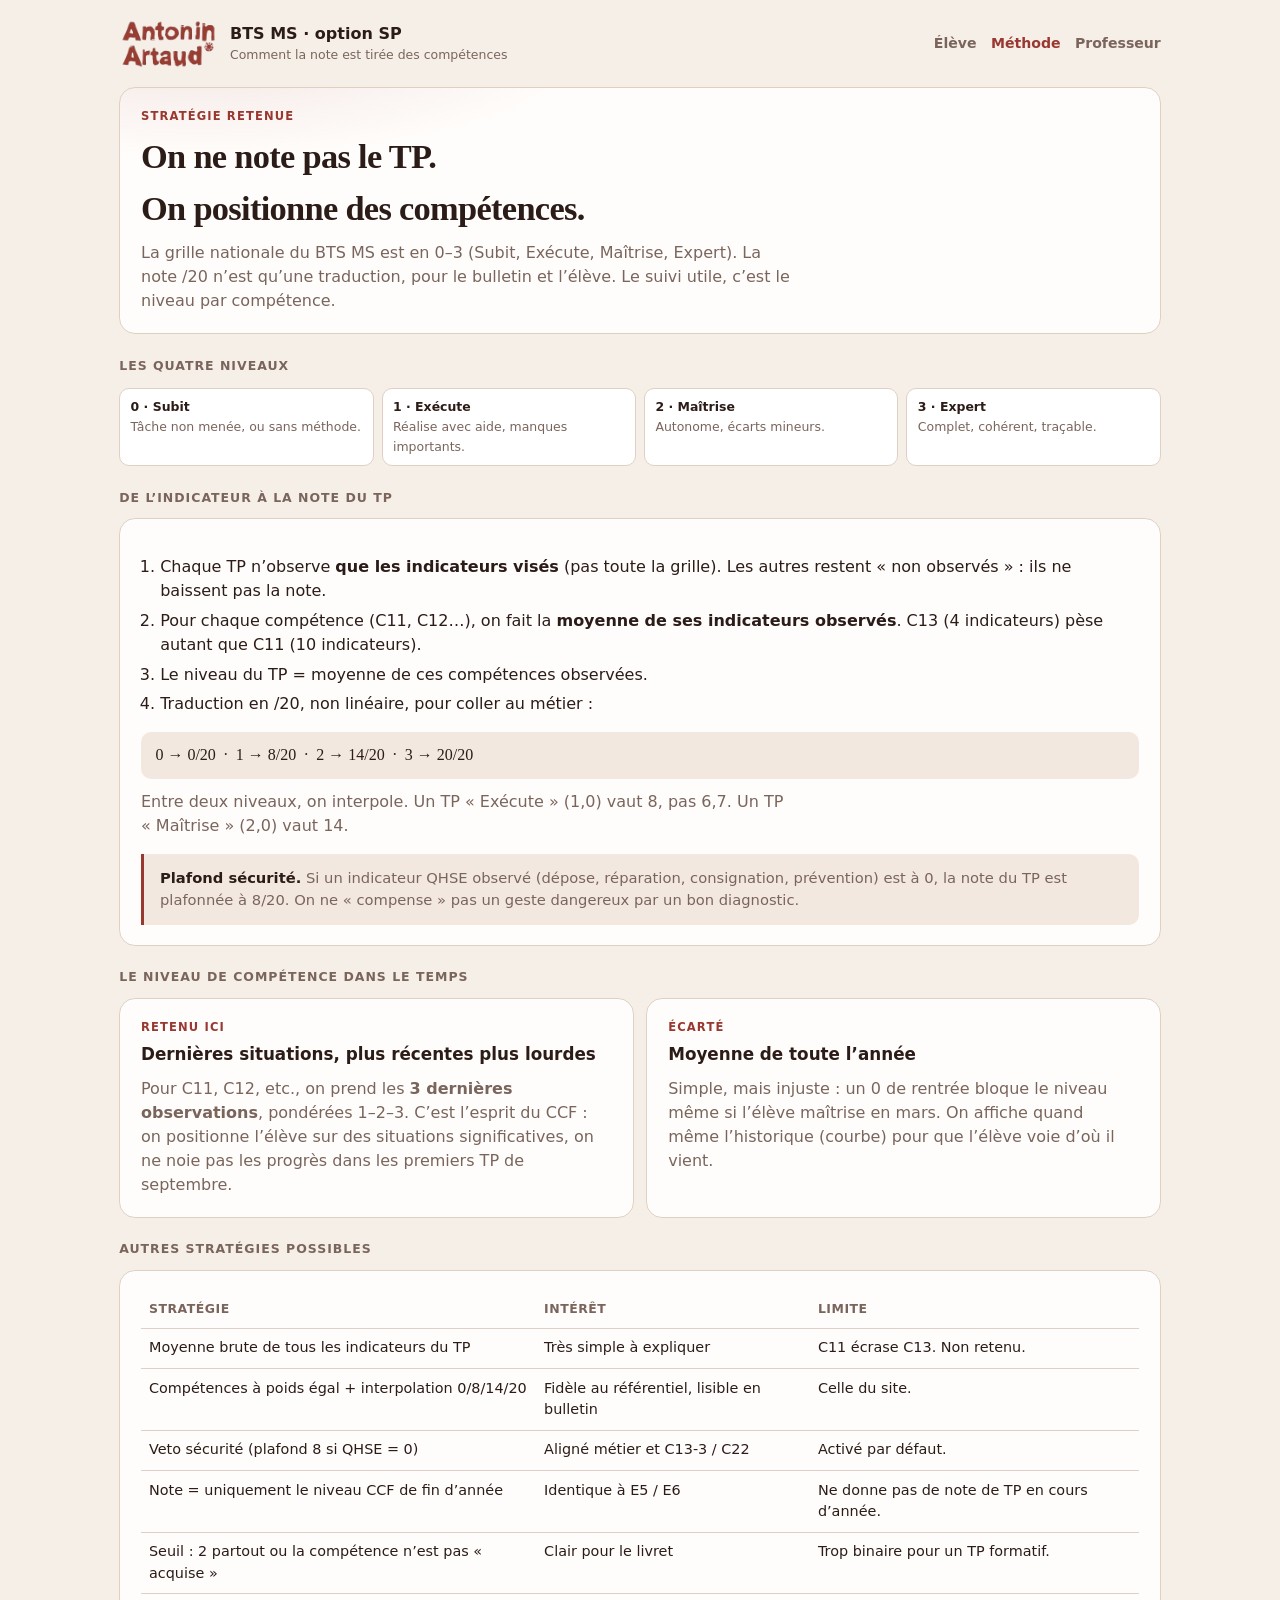
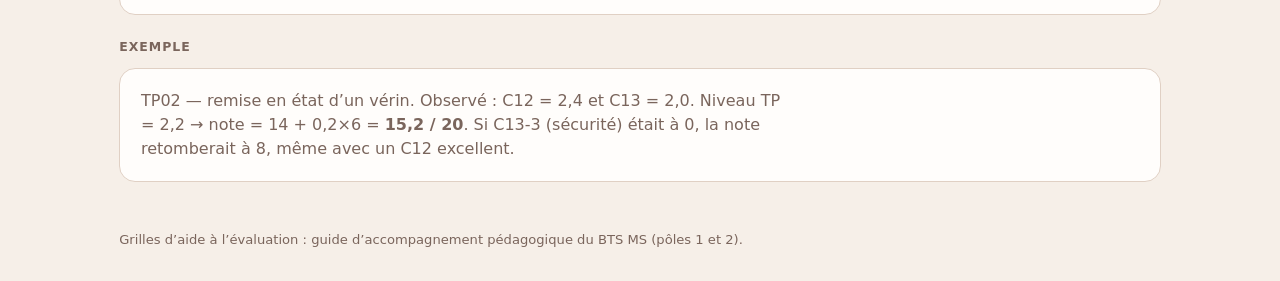
==== methode.html @ 21206584 "Site de suivi des TP BTS MS : notes calculees depuis les competences" ====
<!DOCTYPE html>
<html lang="fr">
<head>
  <meta charset="UTF-8" />
  <meta name="viewport" content="width=device-width, initial-scale=1" />
  <title>Méthode de notation — BTS MS</title>
  <link rel="stylesheet" href="css/app.css" />
  <link rel="icon" href="img/logo-artaud.png" />
</head>
<body>
  <header class="top">
    <div class="brand">
      <img class="logo" src="img/logo-artaud.png" alt="Lycée Antonin Artaud" />
      <div>
        <strong>BTS MS · option SP</strong>
        <em>Comment la note est tirée des compétences</em>
      </div>
    </div>
    <nav class="nav">
      <a href="index.html">Élève</a>
      <a class="on" href="methode.html">Méthode</a>
      <a href="prof.html">Professeur</a>
    </nav>
  </header>

  <main>
    <section class="hero">
      <div class="kicker">Stratégie retenue</div>
      <h1>On ne note pas le TP.<br>On positionne des compétences.</h1>
      <p class="lede">La grille nationale du BTS MS est en 0–3 (Subit, Exécute, Maîtrise, Expert). La note /20 n’est qu’une traduction, pour le bulletin et l’élève. Le suivi utile, c’est le niveau par compétence.</p>
    </section>

    <h2 class="section-title">Les quatre niveaux</h2>
    <div class="levels">
      <div class="n0"><b>0 · Subit</b><span>Tâche non menée, ou sans méthode.</span></div>
      <div class="n1"><b>1 · Exécute</b><span>Réalise avec aide, manques importants.</span></div>
      <div class="n2"><b>2 · Maîtrise</b><span>Autonome, écarts mineurs.</span></div>
      <div class="n3"><b>3 · Expert</b><span>Complet, cohérent, traçable.</span></div>
    </div>

    <h2 class="section-title">De l’indicateur à la note du TP</h2>
    <div class="card">
      <ol class="steps">
        <li>Chaque TP n’observe <strong>que les indicateurs visés</strong> (pas toute la grille). Les autres restent « non observés » : ils ne baissent pas la note.</li>
        <li>Pour chaque compétence (C11, C12…), on fait la <strong>moyenne de ses indicateurs observés</strong>. C13 (4 indicateurs) pèse autant que C11 (10 indicateurs).</li>
        <li>Le niveau du TP = moyenne de ces compétences observées.</li>
        <li>Traduction en /20, non linéaire, pour coller au métier :</li>
      </ol>
      <p class="formula">0 → 0/20 &nbsp;·&nbsp; 1 → 8/20 &nbsp;·&nbsp; 2 → 14/20 &nbsp;·&nbsp; 3 → 20/20</p>
      <p class="lede">Entre deux niveaux, on interpole. Un TP « Exécute » (1,0) vaut 8, pas 6,7. Un TP « Maîtrise » (2,0) vaut 14.</p>
      <p class="notice"><strong>Plafond sécurité.</strong> Si un indicateur QHSE observé (dépose, réparation, consignation, prévention) est à 0, la note du TP est plafonnée à 8/20. On ne « compense » pas un geste dangereux par un bon diagnostic.</p>
    </div>

    <h2 class="section-title">Le niveau de compétence dans le temps</h2>
    <div class="grid2">
      <article class="card">
        <div class="kicker">Retenu ici</div>
        <h2>Dernières situations, plus récentes plus lourdes</h2>
        <p class="lede">Pour C11, C12, etc., on prend les <strong>3 dernières observations</strong>, pondérées 1–2–3. C’est l’esprit du CCF : on positionne l’élève sur des situations significatives, on ne noie pas les progrès dans les premiers TP de septembre.</p>
      </article>
      <article class="card">
        <div class="kicker">Écarté</div>
        <h2>Moyenne de toute l’année</h2>
        <p class="lede">Simple, mais injuste : un 0 de rentrée bloque le niveau même si l’élève maîtrise en mars. On affiche quand même l’historique (courbe) pour que l’élève voie d’où il vient.</p>
      </article>
    </div>

    <h2 class="section-title">Autres stratégies possibles</h2>
    <div class="card">
      <table>
        <thead>
          <tr><th>Stratégie</th><th>Intérêt</th><th>Limite</th></tr>
        </thead>
        <tbody>
          <tr>
            <td>Moyenne brute de tous les indicateurs du TP</td>
            <td>Très simple à expliquer</td>
            <td>C11 écrase C13. Non retenu.</td>
          </tr>
          <tr>
            <td>Compétences à poids égal + interpolation 0/8/14/20</td>
            <td>Fidèle au référentiel, lisible en bulletin</td>
            <td>Celle du site.</td>
          </tr>
          <tr>
            <td>Veto sécurité (plafond 8 si QHSE = 0)</td>
            <td>Aligné métier et C13-3 / C22</td>
            <td>Activé par défaut.</td>
          </tr>
          <tr>
            <td>Note = uniquement le niveau CCF de fin d’année</td>
            <td>Identique à E5 / E6</td>
            <td>Ne donne pas de note de TP en cours d’année.</td>
          </tr>
          <tr>
            <td>Seuil : 2 partout ou la compétence n’est pas « acquise »</td>
            <td>Clair pour le livret</td>
            <td>Trop binaire pour un TP formatif.</td>
          </tr>
        </tbody>
      </table>
    </div>

    <h2 class="section-title">Exemple</h2>
    <div class="card">
      <p class="lede">TP02 — remise en état d’un vérin. Observé : C12 = 2,4 et C13 = 2,0. Niveau TP = 2,2 → note = 14 + 0,2×6 = <strong>15,2 / 20</strong>. Si C13-3 (sécurité) était à 0, la note retomberait à 8, même avec un C12 excellent.</p>
    </div>
  </main>

  <footer>
    Grilles d’aide à l’évaluation : guide d’accompagnement pédagogique du BTS MS (pôles 1 et 2).
  </footer>
</body>
</html>
---- css/app.css ----
:root {
  --bg: #f6efe8;
  --card: #fffdfb;
  --line: #e0d0c4;
  --text: #2c1c18;
  --muted: #7a655c;
  --accent: #983830;
  --accent-ink: #fffdfb;
  --ok: #2f6b4f;
  --warn: #c45a12;
  --hot: #c41616;
  --inset: #f3e8e0;
  --font: "Segoe UI", "IBM Plex Sans", system-ui, sans-serif;
  --serif: "Palatino Linotype", Palatino, Georgia, serif;
}
* { box-sizing: border-box; }
html, body { margin: 0; background: var(--bg); color: var(--text); font-family: var(--font); line-height: 1.5; }
a { color: var(--accent); text-decoration: none; }
a:hover { text-decoration: underline; }
button, input, select, textarea { font: inherit; color: inherit; }
button { cursor: pointer; }
[hidden] { display: none !important; }

.top {
  max-width: 1080px; margin: 0 auto; padding: 1.1rem 1.2rem 0;
  display: flex; justify-content: space-between; align-items: center; gap: 1rem;
}
.brand { display: flex; align-items: center; gap: 0.75rem; }
.logo { height: 52px; width: auto; display: block; flex-shrink: 0; }
.brand em { display: block; color: var(--muted); font-style: normal; font-size: 0.78rem; }
.nav { display: flex; gap: 0.9rem; flex-wrap: wrap; font-size: 0.88rem; }
.nav a { color: var(--muted); font-weight: 600; }
.nav a:hover, .nav a.on { color: var(--accent); text-decoration: none; }

main { max-width: 1080px; margin: 0 auto; padding: 1.1rem 1.2rem 3rem; }

.hero, .card {
  background: var(--card);
  border: 1px solid var(--line);
  border-radius: 16px;
  padding: 1.25rem 1.3rem;
}
.hero {
  background: radial-gradient(800px 240px at 8% -20%, rgba(152,56,48,0.12), transparent 50%), var(--card);
  margin-bottom: 1.1rem;
}
.kicker {
  color: var(--accent); font-size: 0.72rem; letter-spacing: 0.1em;
  text-transform: uppercase; font-weight: 700; margin-bottom: 0.35rem;
}
h1 {
  font-family: var(--serif); font-size: clamp(1.5rem, 3vw, 2.15rem);
  margin: 0 0 0.45rem; letter-spacing: -0.02em;
}
h2 { font-size: 1.05rem; margin: 0 0 0.6rem; }
.lede { margin: 0; color: var(--muted); max-width: 64ch; }
.section-title {
  font-size: 0.78rem; letter-spacing: 0.08em; text-transform: uppercase;
  color: var(--muted); margin: 1.4rem 0 0.7rem;
}

.notice {
  margin: 1rem 0 0; padding: 0.85rem 1rem; border-left: 3px solid var(--accent);
  background: var(--inset); border-radius: 0 10px 10px 0; color: var(--muted); font-size: 0.92rem;
}
.notice strong { color: var(--text); }

.codes {
  display: flex; flex-wrap: wrap; gap: 0.4rem; margin-top: 0.7rem;
}
.codes button {
  background: #fff; border: 1px dashed var(--line); border-radius: 999px;
  padding: 0.22rem 0.7rem; font-size: 0.82rem; color: var(--muted);
}
.codes button:hover { border-color: var(--accent); color: var(--accent); }

.login {
  display: flex; gap: 0.55rem; flex-wrap: wrap; margin-top: 1rem; align-items: end;
}
.login label { display: flex; flex-direction: column; gap: 0.25rem; font-size: 0.82rem; color: var(--muted); }
input, select, textarea {
  background: #fff; border: 1px solid var(--line); border-radius: 10px;
  padding: 0.55rem 0.7rem;
}
input:focus, select:focus, textarea:focus { outline: 2px solid rgba(152,56,48,0.35); border-color: var(--accent); }
.btn {
  background: var(--accent); color: var(--accent-ink); border: 0;
  border-radius: 10px; padding: 0.6rem 1rem; font-weight: 700;
}
.btn.ghost { background: transparent; color: var(--text); border: 1px solid var(--line); }
.btn.small { padding: 0.38rem 0.7rem; font-size: 0.82rem; }
.btn:disabled { opacity: 0.45; cursor: not-allowed; }

.stats { display: grid; grid-template-columns: repeat(auto-fit, minmax(150px, 1fr)); gap: 0.7rem; margin-bottom: 1.1rem; }
.stat { background: var(--card); border: 1px solid var(--line); border-radius: 14px; padding: 0.9rem 1rem; }
.stat b { display: block; font-family: var(--serif); font-size: 1.55rem; line-height: 1.1; }
.stat span { color: var(--muted); font-size: 0.8rem; }

.comp-grid { display: grid; grid-template-columns: repeat(auto-fill, minmax(230px, 1fr)); gap: 0.75rem; }
.comp {
  background: var(--card); border: 1px solid var(--line); border-radius: 14px; padding: 0.9rem 1rem;
}
.comp header { display: flex; justify-content: space-between; align-items: start; gap: 0.5rem; }
.comp h3 { margin: 0; font-size: 0.95rem; }
.comp p { margin: 0.2rem 0 0.55rem; color: var(--muted); font-size: 0.8rem; }
.tag {
  font-size: 0.7rem; font-weight: 700; letter-spacing: 0.03em; text-transform: uppercase;
  padding: 0.12rem 0.45rem; border-radius: 6px; white-space: nowrap;
}
.n0 .tag { background: #f8e4e0; color: var(--hot); }
.n1 .tag { background: #f4e4dc; color: var(--accent); }
.n2 .tag { background: #e8efe4; color: var(--ok); }
.n3 .tag { background: #dceee4; color: var(--ok); }
.score-line { display: flex; justify-content: space-between; font-size: 0.8rem; color: var(--muted); }
.bar { height: 6px; background: var(--inset); border-radius: 99px; overflow: hidden; margin: 0.4rem 0 0.5rem; }
.bar i { display: block; height: 100%; background: var(--accent); width: 0; }
.spark { width: 100%; height: 28px; }

.layout { display: grid; grid-template-columns: 320px 1fr; gap: 1rem; align-items: start; }
.radar-wrap { background: var(--card); border: 1px solid var(--line); border-radius: 16px; padding: 1rem; }
#radar { width: 100%; height: auto; }
#radar .ring { fill: none; stroke: var(--line); }
#radar .axis { stroke: var(--line); }
#radar .area { fill: rgba(152,56,48,0.22); stroke: #983830; stroke-width: 2; }
#radar .rlab { fill: #7a655c; font-size: 12px; text-anchor: middle; font-family: var(--font); }

table { width: 100%; border-collapse: collapse; font-size: 0.9rem; }
th, td { text-align: left; padding: 0.55rem 0.5rem; border-bottom: 1px solid var(--line); vertical-align: top; }
th { color: var(--muted); font-weight: 600; font-size: 0.78rem; letter-spacing: 0.04em; text-transform: uppercase; }
tr.clickable { cursor: pointer; }
tr.clickable:hover td { background: var(--inset); }
.note { font-variant-numeric: tabular-nums; font-weight: 700; }
.muted { color: var(--muted); }

.levels { display: grid; grid-template-columns: repeat(4, 1fr); gap: 0.5rem; margin-top: 0.8rem; }
.levels div {
  background: #fff; border: 1px solid var(--line); border-radius: 10px; padding: 0.55rem 0.65rem; font-size: 0.82rem;
}
.levels b { display: block; font-size: 0.78rem; }
.levels span { color: var(--muted); font-size: 0.78rem; }

.ind { border: 1px solid var(--line); border-radius: 12px; padding: 0.7rem 0.8rem; background: #fff; margin-bottom: 0.5rem; }
.ind .toprow { display: flex; justify-content: space-between; gap: 0.6rem; align-items: start; }
.ind small { color: var(--muted); }
.pills { display: flex; gap: 0.3rem; flex-wrap: wrap; margin-top: 0.45rem; }
.pills button {
  min-width: 2.1rem; height: 2.1rem; border-radius: 8px; border: 1px solid var(--line);
  background: #fff; font-weight: 700;
}
.pills button.on0 { background: #f8e4e0; border-color: #e8b4ac; color: var(--hot); }
.pills button.on1 { background: #f4e4dc; border-color: #e0c4b8; color: var(--accent); }
.pills button.on2 { background: #e8efe4; border-color: #b7d0bf; color: var(--ok); }
.pills button.on3 { background: #dceee4; border-color: #9ec9b0; color: var(--ok); }
.pills button.skip { font-size: 0.72rem; min-width: auto; padding: 0 0.5rem; color: var(--muted); }

.toolbar { display: flex; gap: 0.5rem; flex-wrap: wrap; margin: 0 0 0.8rem; }
.split { display: grid; grid-template-columns: 260px 1fr; gap: 0.9rem; }
.list { display: grid; gap: 0.35rem; }
.list button {
  text-align: left; background: var(--card); border: 1px solid var(--line);
  border-radius: 10px; padding: 0.55rem 0.7rem;
}
.list button.on { border-color: var(--accent); background: #f4e4dc; }
.list button small { display: block; color: var(--muted); font-size: 0.75rem; }

.formula {
  font-family: var(--serif); background: var(--inset); border-radius: 10px;
  padding: 0.7rem 0.9rem; margin: 0.7rem 0;
}
ol.steps { padding-left: 1.2rem; color: var(--text); }
ol.steps li { margin: 0.35rem 0; }
.grid2 { display: grid; grid-template-columns: 1fr 1fr; gap: 0.8rem; }

#toast {
  position: fixed; bottom: 1.2rem; left: 50%; transform: translateX(-50%);
  background: #f4e4dc; color: var(--accent); border: 1px solid #e0c4b8;
  border-radius: 10px; padding: 0.55rem 0.9rem; z-index: 30; max-width: 90vw;
}
footer { max-width: 1080px; margin: 0 auto; padding: 0 1.2rem 2rem; color: var(--muted); font-size: 0.82rem; }

@media (max-width: 820px) {
  .layout, .split, .grid2, .levels { grid-template-columns: 1fr; }
  .top { flex-direction: column; align-items: flex-start; }
  .logo { height: 44px; }
}
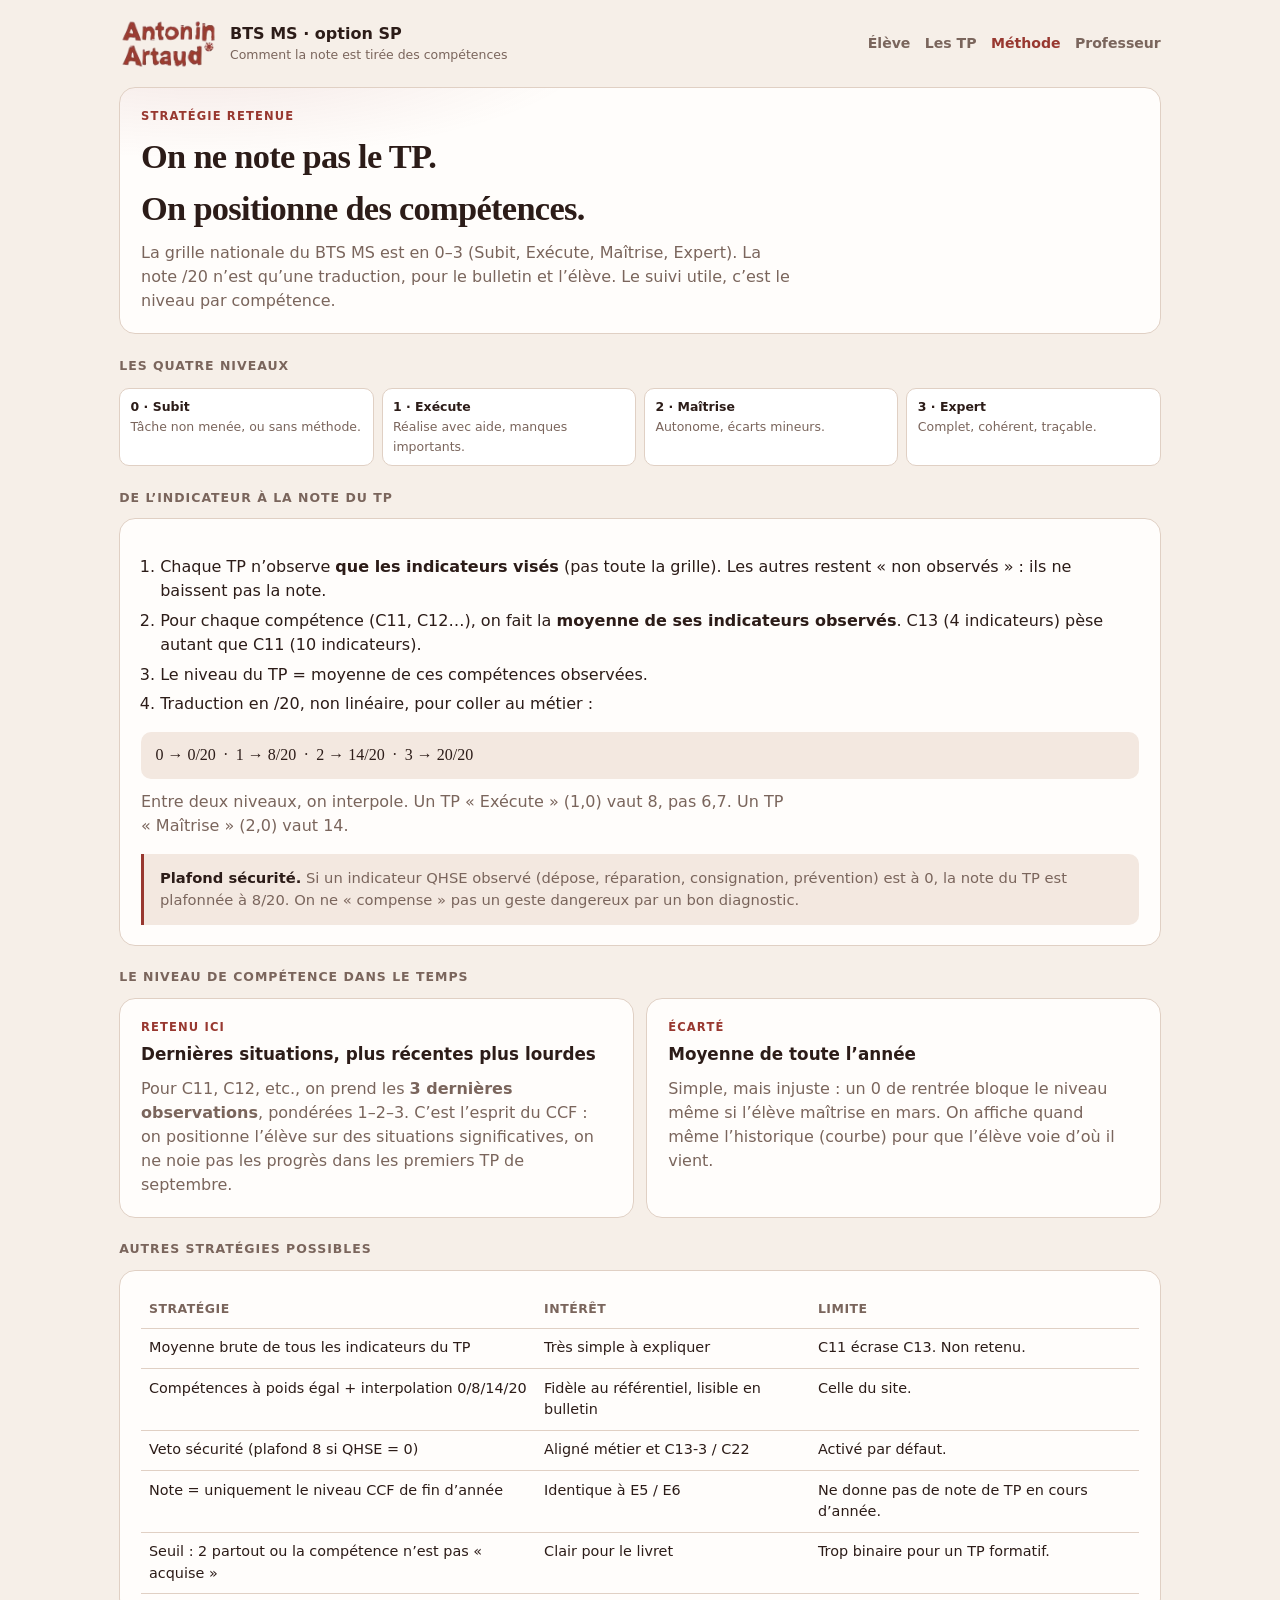
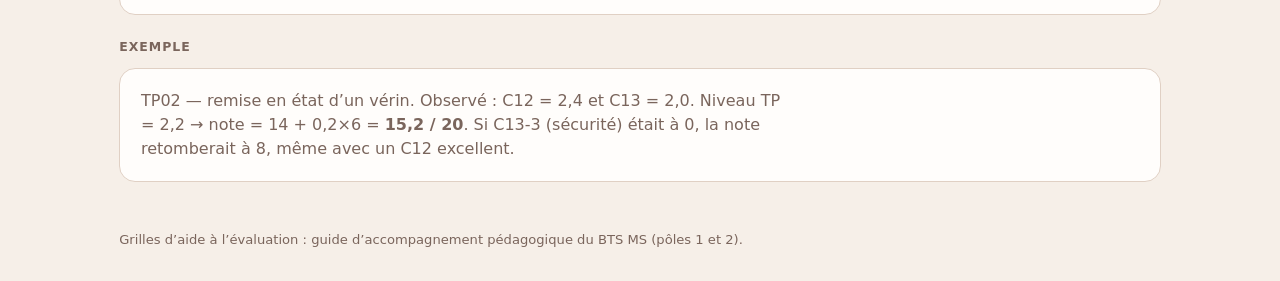
==== commit 0aa770bd: "Huit TP plateau : decouverte et diagnostic Pallettic 1-2, Ravoux, Ermax" ====
--- a/methode.html
+++ b/methode.html
@@ -18,6 +18,7 @@
     </div>
     <nav class="nav">
       <a href="index.html">Élève</a>
+      <a href="tps.html">Les TP</a>
       <a class="on" href="methode.html">Méthode</a>
       <a href="prof.html">Professeur</a>
     </nav>
--- a/css/app.css
+++ b/css/app.css
@@ -178,6 +178,51 @@
 }
 footer { max-width: 1080px; margin: 0 auto; padding: 0 1.2rem 2rem; color: var(--muted); font-size: 0.82rem; }
 
+.overlay {
+  position: fixed; inset: 0; background: rgba(44,28,24,0.45);
+  display: grid; place-items: center; z-index: 40; padding: 1rem;
+}
+.overlay-card {
+  background: var(--card); border: 1px solid var(--line); border-radius: 16px;
+  padding: 1.2rem 1.3rem; width: min(760px, 100%); max-height: min(90vh, 820px);
+  overflow: auto;
+}
+.overlay-card > label {
+  display: flex; flex-direction: column; gap: 0.25rem;
+  font-size: 0.82rem; color: var(--muted);
+}
+.drop {
+  border: 1.5px dashed var(--line); border-radius: 12px; padding: 0.9rem 1rem;
+  background: #fff; color: var(--muted); font-size: 0.9rem; text-align: center;
+}
+.drop.over { border-color: var(--accent); background: #f4e4dc; color: var(--accent); }
+.drop strong { color: var(--text); }
+#paste-box {
+  width: 100%; min-height: 7rem; font-family: ui-monospace, Consolas, monospace; font-size: 0.82rem;
+}
+.preview-table { max-height: 320px; overflow: auto; margin: 0.7rem 0; border: 1px solid var(--line); border-radius: 10px; }
+.mode { display: flex; gap: 0.8rem; flex-wrap: wrap; margin: 0.6rem 0; font-size: 0.9rem; }
+.mode label { flex-direction: row; align-items: center; gap: 0.35rem; color: var(--text); }
+
+.fiche label { display: flex; flex-direction: column; gap: 0.25rem; font-size: 0.82rem; color: var(--muted); margin-bottom: 0.65rem; }
+.fiche textarea { min-height: 5.2rem; width: 100%; resize: vertical; }
+.fiche .checks { display: grid; gap: 0.35rem; margin: 0.4rem 0 0.8rem; }
+.fiche .checks label { flex-direction: row; align-items: center; gap: 0.45rem; color: var(--text); font-size: 0.9rem; margin: 0; }
+.fiche h2 { margin-top: 1.2rem; }
+.chips { display: flex; flex-wrap: wrap; gap: 0.35rem; margin: 0.4rem 0 0.8rem; }
+.chip {
+  font-size: 0.72rem; font-weight: 700; letter-spacing: 0.03em;
+  background: #f4e4dc; color: var(--accent); border-radius: 6px; padding: 0.12rem 0.45rem;
+}
+.ok-row { background: #fff; }
+
+@media print {
+  .top, .nav, .toolbar, footer, .noprint { display: none !important; }
+  body { background: #fff; }
+  .hero, .card { border: 1px solid #ccc; break-inside: avoid; }
+  main { max-width: none; padding: 0; }
+}
+
 @media (max-width: 820px) {
   .layout, .split, .grid2, .levels { grid-template-columns: 1fr; }
   .top { flex-direction: column; align-items: flex-start; }
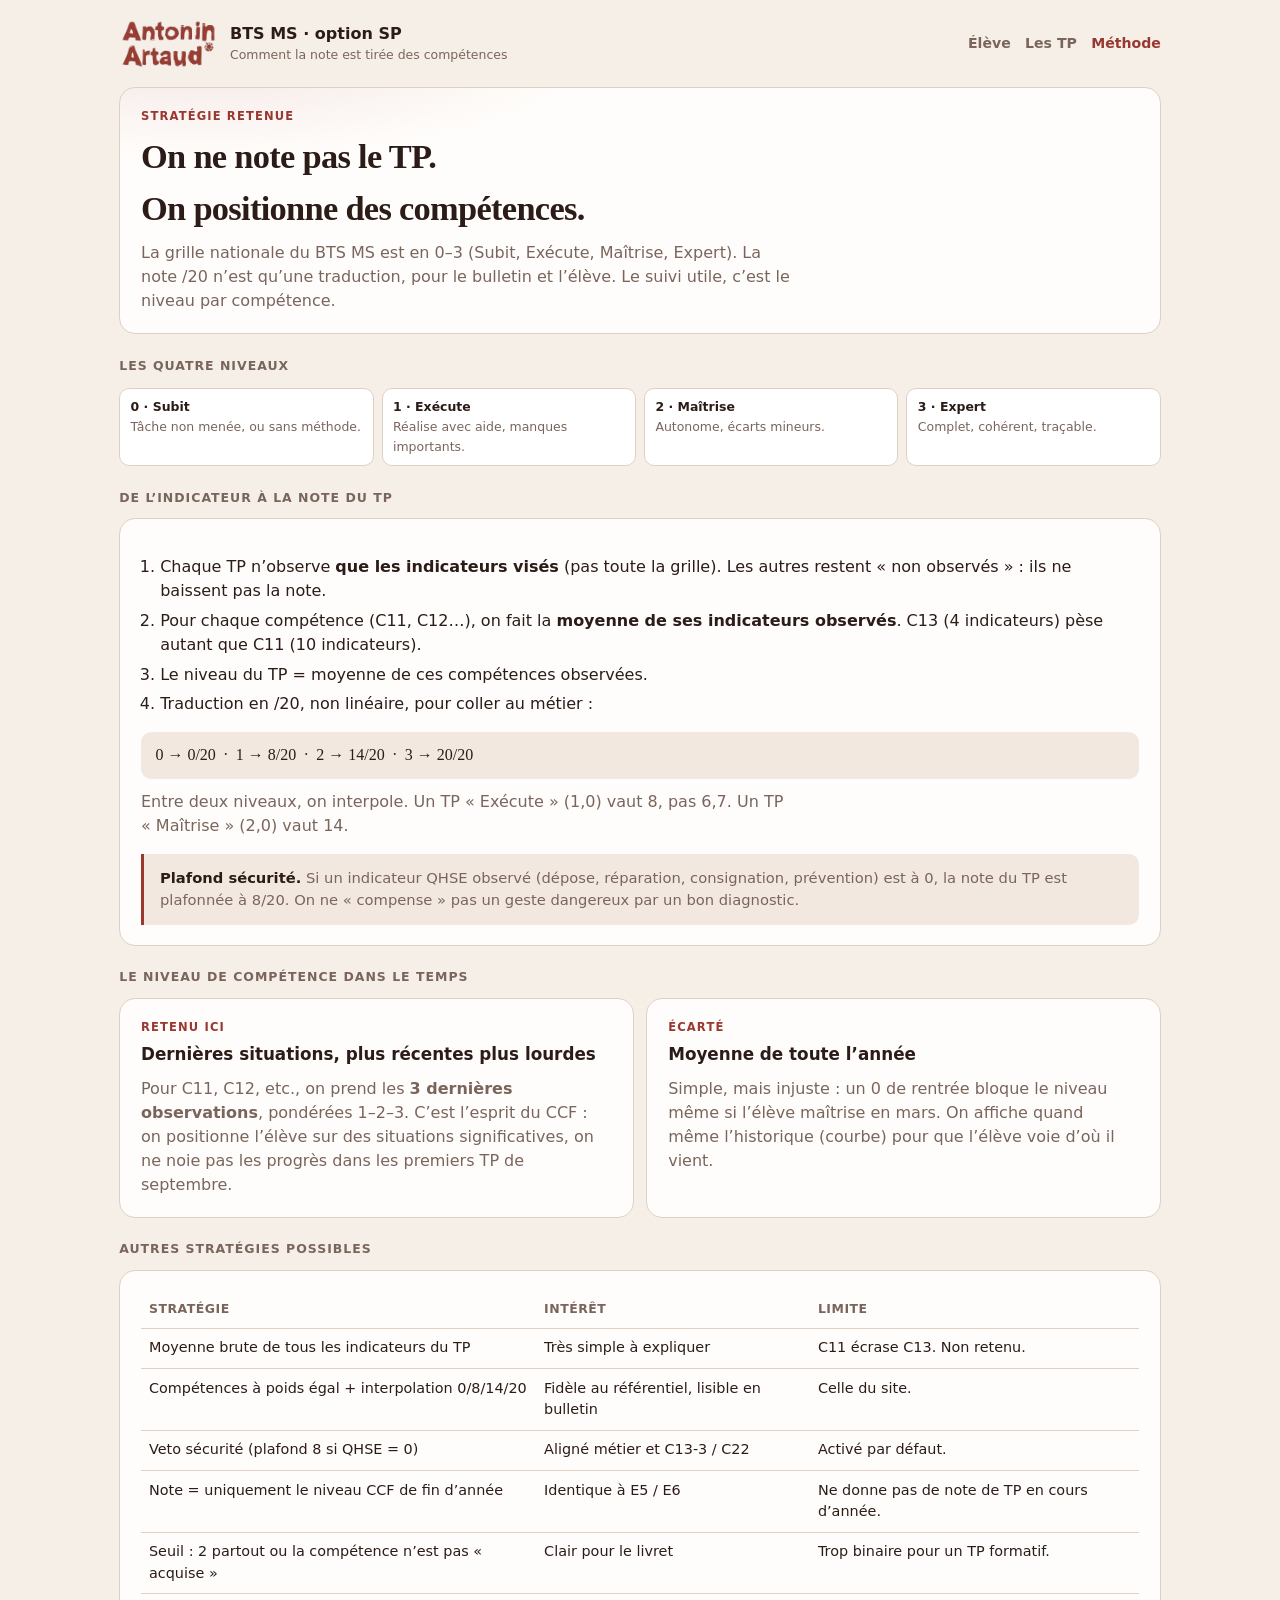
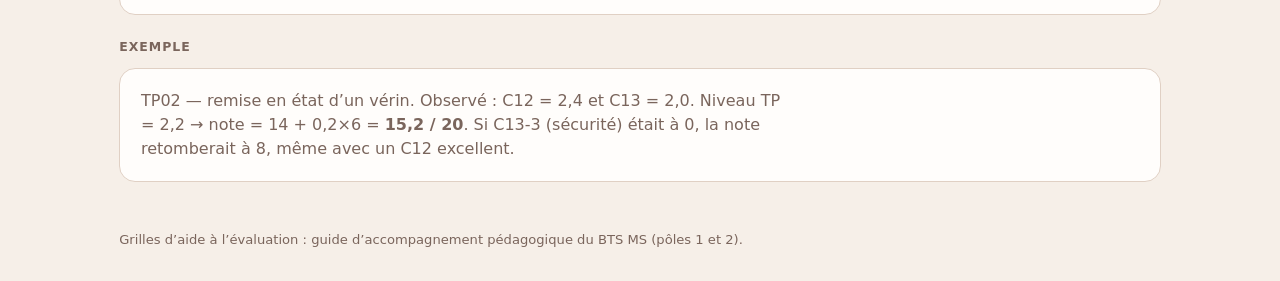
==== commit 87a90d70: "Verrouiller l espace professeur par mot de passe" ====
--- a/methode.html
+++ b/methode.html
@@ -20,7 +20,6 @@
       <a href="index.html">Élève</a>
       <a href="tps.html">Les TP</a>
       <a class="on" href="methode.html">Méthode</a>
-      <a href="prof.html">Professeur</a>
     </nav>
   </header>
 
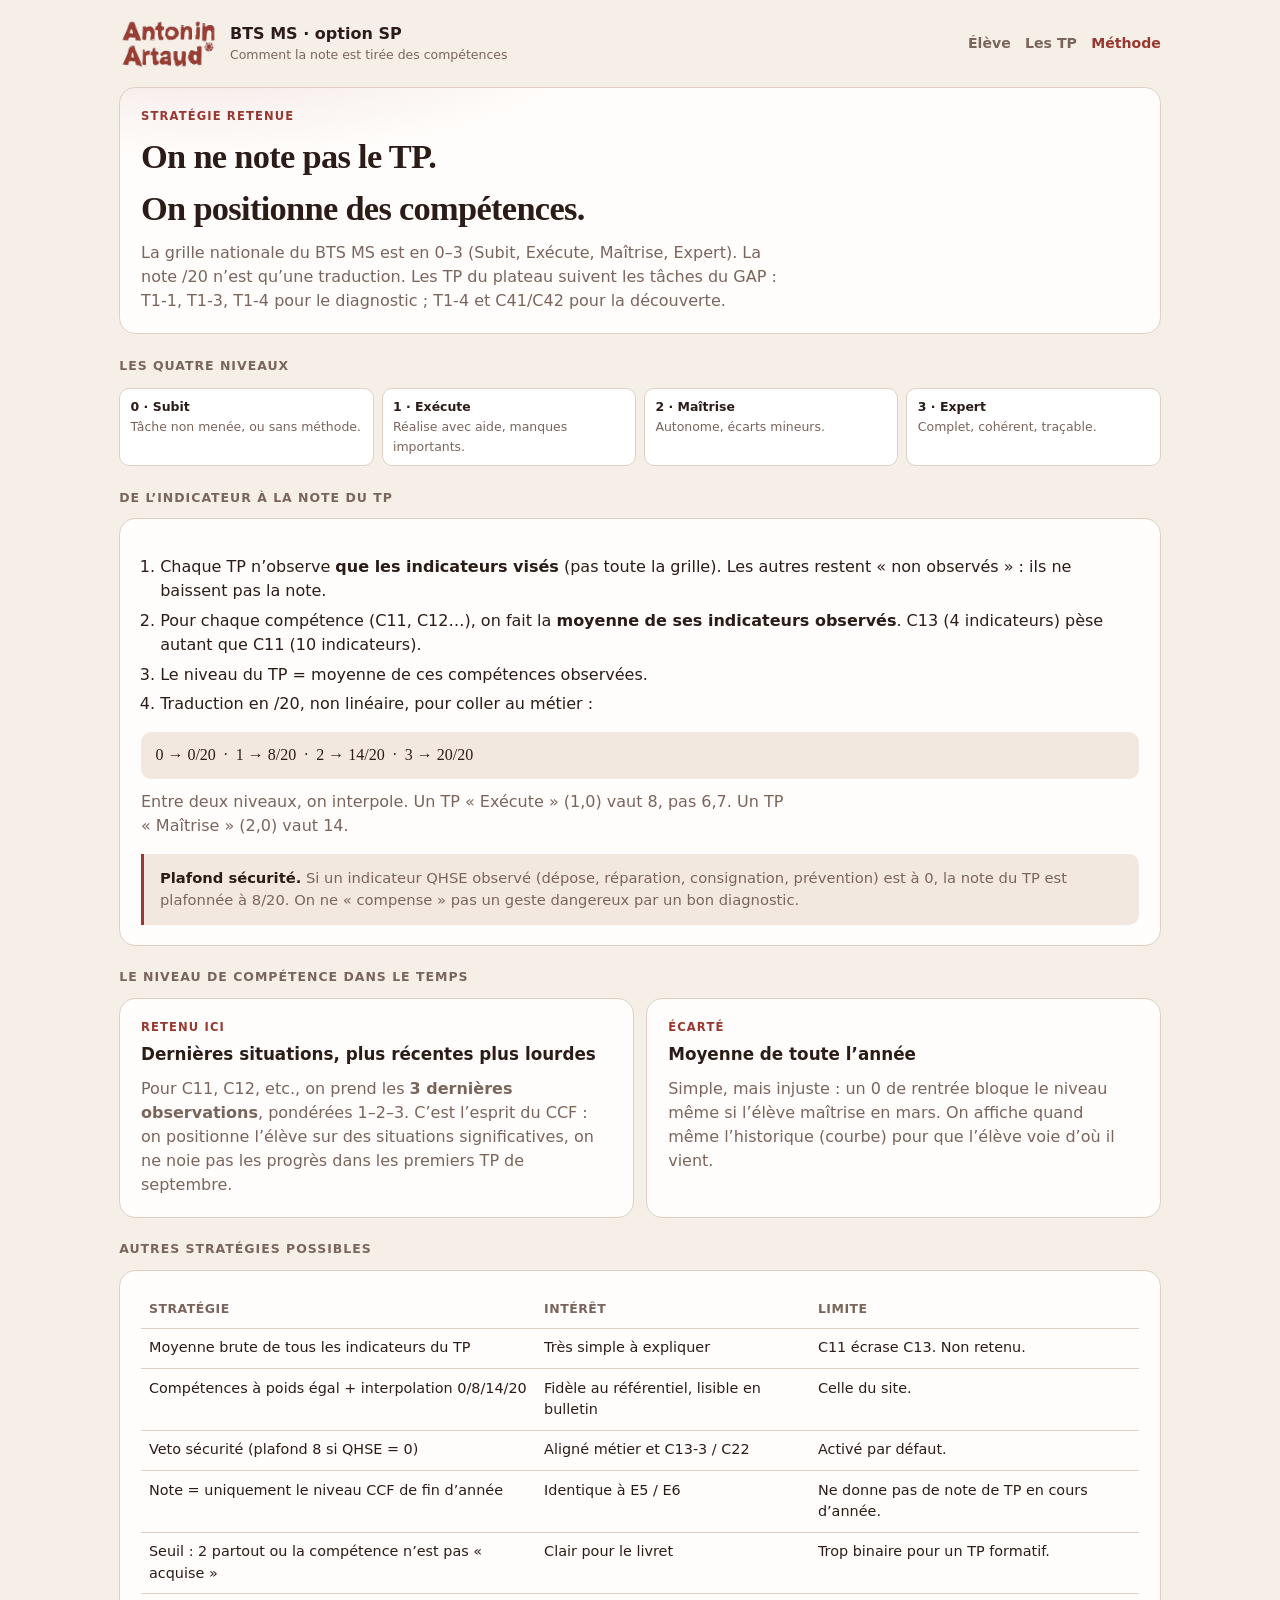
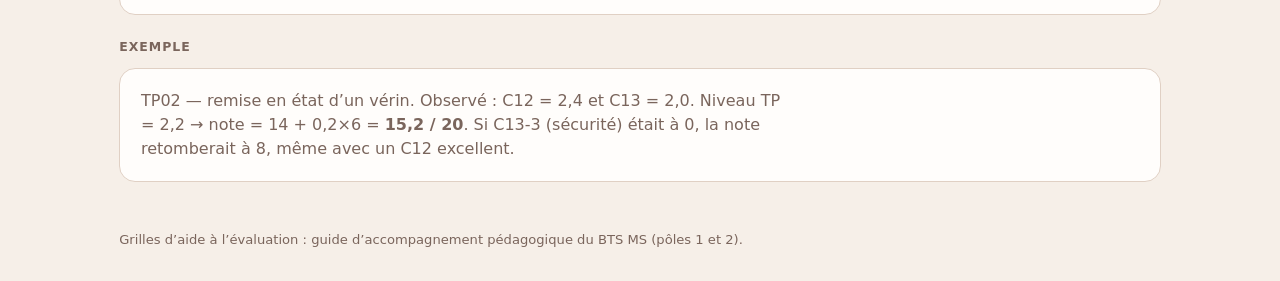
==== commit 0ce8f5a6: "Aligner TP et evaluation sur taches et competences du GAP BTS MS" ====
--- a/methode.html
+++ b/methode.html
@@ -27,7 +27,7 @@
     <section class="hero">
       <div class="kicker">Stratégie retenue</div>
       <h1>On ne note pas le TP.<br>On positionne des compétences.</h1>
-      <p class="lede">La grille nationale du BTS MS est en 0–3 (Subit, Exécute, Maîtrise, Expert). La note /20 n’est qu’une traduction, pour le bulletin et l’élève. Le suivi utile, c’est le niveau par compétence.</p>
+      <p class="lede">La grille nationale du BTS MS est en 0–3 (Subit, Exécute, Maîtrise, Expert). La note /20 n’est qu’une traduction. Les TP du plateau suivent les tâches du GAP : T1-1, T1-3, T1-4 pour le diagnostic ; T1-4 et C41/C42 pour la découverte.</p>
     </section>
 
     <h2 class="section-title">Les quatre niveaux</h2>
--- a/css/app.css
+++ b/css/app.css
@@ -180,8 +180,10 @@
 
 .overlay {
   position: fixed; inset: 0; background: rgba(44,28,24,0.45);
-  display: grid; place-items: center; z-index: 40; padding: 1rem;
-}
+  z-index: 40; padding: 1rem; place-items: center;
+}
+.overlay:not([hidden]) { display: grid; }
+.overlay[hidden] { display: none !important; }
 .overlay-card {
   background: var(--card); border: 1px solid var(--line); border-radius: 16px;
   padding: 1.2rem 1.3rem; width: min(760px, 100%); max-height: min(90vh, 820px);
@@ -201,8 +203,10 @@
   width: 100%; min-height: 7rem; font-family: ui-monospace, Consolas, monospace; font-size: 0.82rem;
 }
 .preview-table { max-height: 320px; overflow: auto; margin: 0.7rem 0; border: 1px solid var(--line); border-radius: 10px; }
-.mode { display: flex; gap: 0.8rem; flex-wrap: wrap; margin: 0.6rem 0; font-size: 0.9rem; }
-.mode label { flex-direction: row; align-items: center; gap: 0.35rem; color: var(--text); }
+.mode { display: flex; gap: 0.45rem 0.8rem; flex-wrap: wrap; margin: 0 0 0.8rem; font-size: 0.9rem; }
+.mode label { flex-direction: row; align-items: center; gap: 0.35rem; color: var(--text); margin: 0; }
+.pick { display: flex; flex-direction: column; gap: 0.25rem; font-size: 0.82rem; color: var(--muted); }
+.pick select { width: 100%; }
 
 .fiche label { display: flex; flex-direction: column; gap: 0.25rem; font-size: 0.82rem; color: var(--muted); margin-bottom: 0.65rem; }
 .fiche textarea { min-height: 5.2rem; width: 100%; resize: vertical; }
